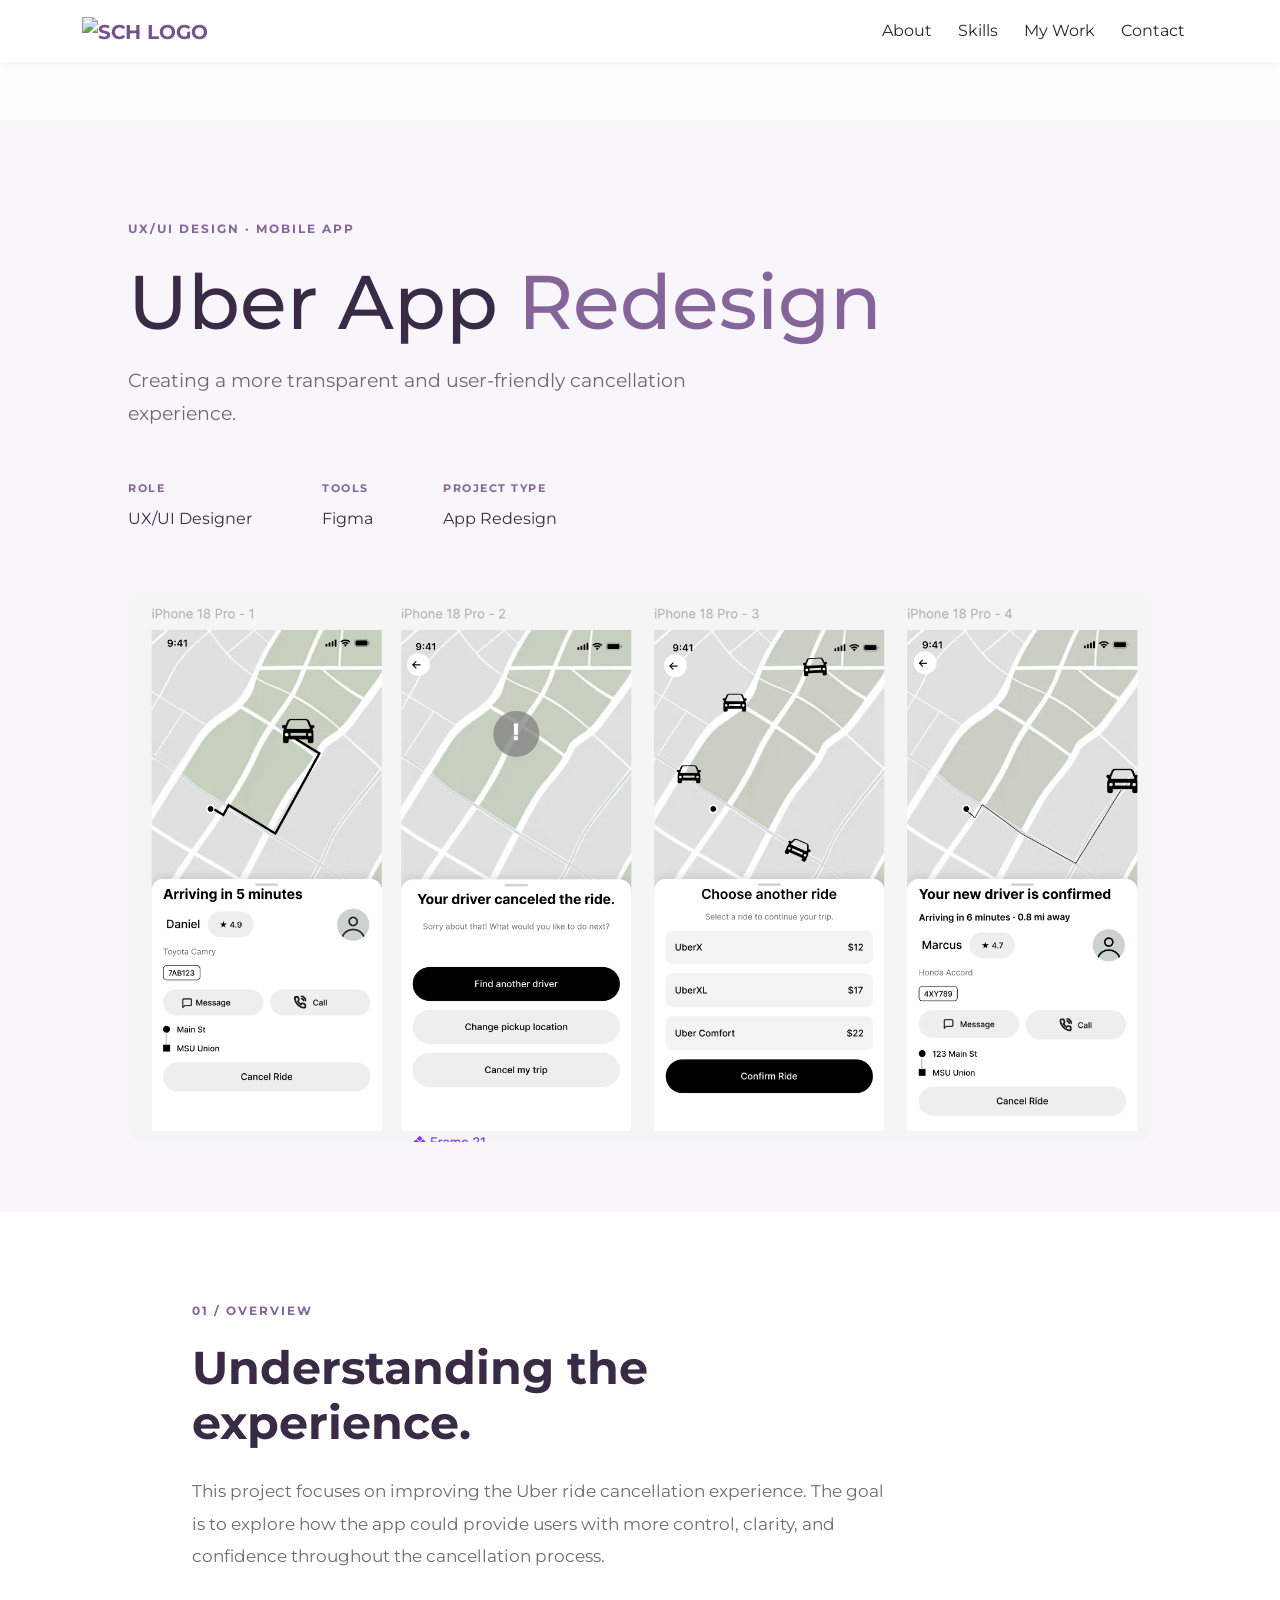
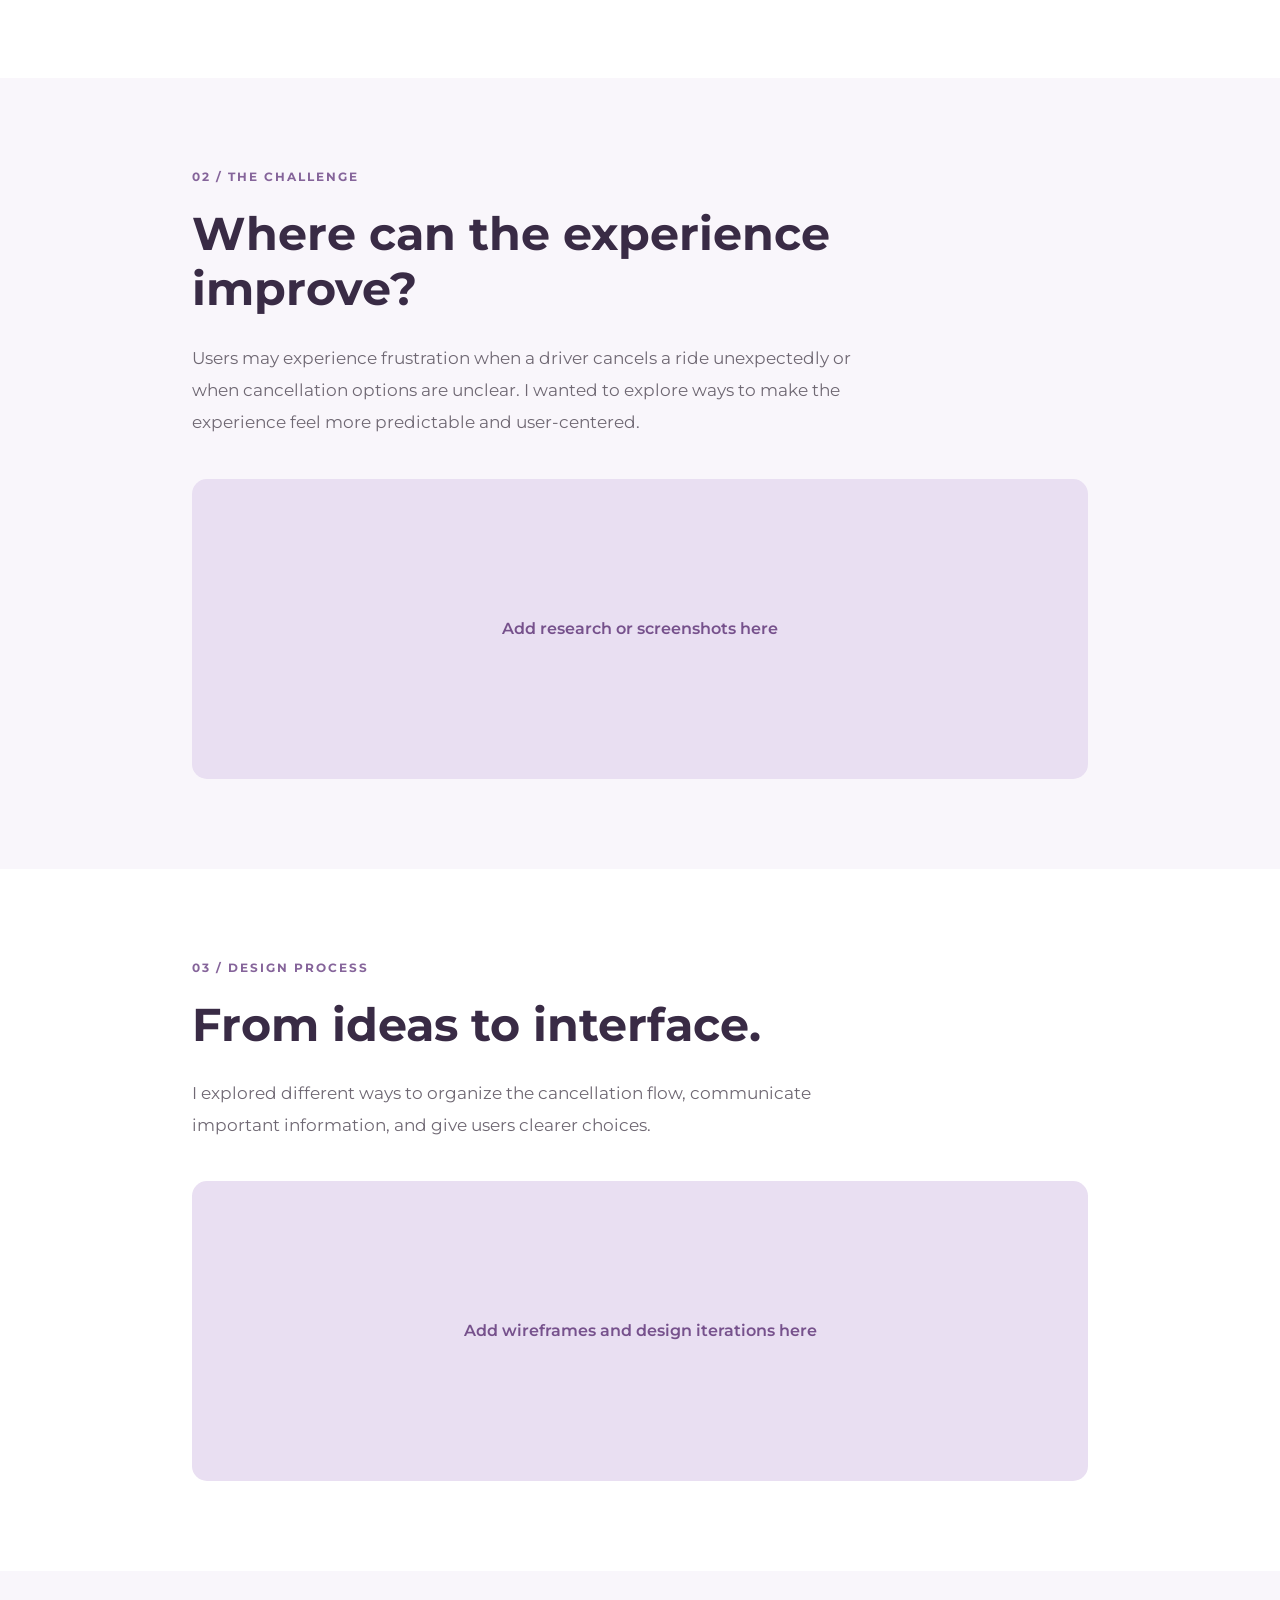
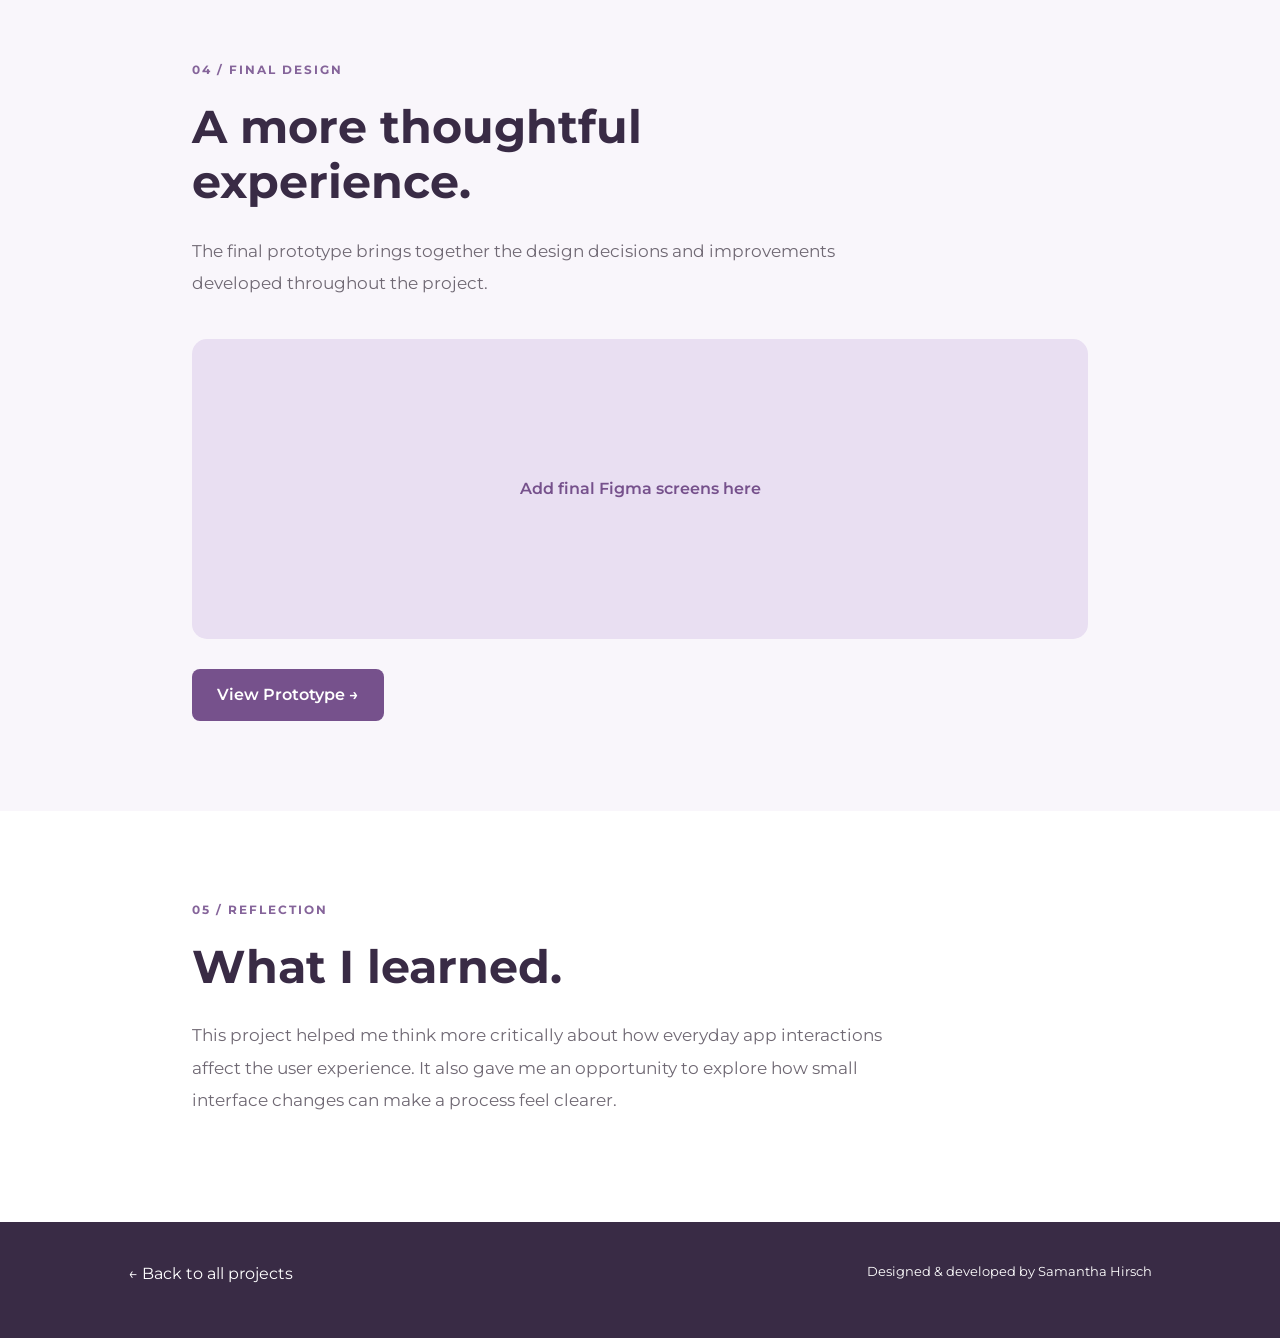
==== uber.html @ 7dc7e7a7 "progress!!" ====
<!DOCTYPE html>
<html lang="en">

<head>
  <title> Samantha Hirsch Portfolio</title>
  <meta charset="utf-8" />
  <meta name="viewport" content="width=device-width, initial-scale=1" />
  <link rel="icon" type="image/x-icon" href="imgs/logo.png">
  <!-- Google Fonts -->
  <link href="https://fonts.googleapis.com/css2?family=Montserrat:wght@400;600;700&display=swap" rel="stylesheet" />
  <link rel="stylesheet" href="https://use.typekit.net/flj6loo.css">
  <!-- Bootstrap CSS -->
  <link href="https://cdn.jsdelivr.net/npm/bootstrap@5.3.2/dist/css/bootstrap.min.css" rel="stylesheet" />
  <link href="https://cdnjs.cloudflare.com/ajax/libs/font-awesome/6.0.0-beta3/css/all.min.css" rel="stylesheet" />
  <link rel="stylesheet" href="css/style.css" />
  <link rel="stylesheet" href="css/gallery.css" />
  <link rel="stylesheet" href="css/skills.css">
  <link rel="stylesheet" href="css/footer.css">
    <link rel="stylesheet" href="css/case.css">



</head>

<body>
  <!-- Navbar -->
  <nav class="navbar navbar-expand-lg fixed-top">
    <div class="container">
      <a class="navbar-brand fw-bold text-uppercase" href="#">
        <img class="img-fluid" src="imgs/logo.png" width="50px" height="50px" alt="SCH Logo">
      </a>
      <button class="navbar-toggler custom-toggler" type="button" data-bs-toggle="collapse" data-bs-target="#navbarNav">
        <span class="line"></span><span class="line"></span><span class="line"></span>
      </button>
      <div class="collapse navbar-collapse" id="navbarNav">
        <ul class="navbar-nav ms-auto">
          <li class="nav-item">
            <a class="nav-link" href="#about">About</a>
          </li>
          <li class="nav-item">
            <a class="nav-link" href="#skills">Skills</a>
          </li>
          <li class="nav-item">
            <a class="nav-link" href="#projects"> My Work</a>
          </li>
          <li class="nav-item">
            <a class="nav-link" href="#contact">Contact</a>
          </li>
        </ul>
      </div>
    </div>
  </nav>
 <!-- PROJECT INTRO -->
    <header class="case-hero">

        <p class="case-label">UX/UI DESIGN · MOBILE APP</p>

        <h1>Uber App <span>Redesign</span></h1>

        <p class="case-subtitle">
            Creating a more transparent and user-friendly
            cancellation experience.
        </p>

        <div class="case-details">
            <div>
                <span>ROLE</span>
                <p>UX/UI Designer</p>
            </div>

            <div>
                <span>TOOLS</span>
                <p>Figma</p>
            </div>

            <div>
                <span>PROJECT TYPE</span>
                <p>App Redesign</p>
            </div>
        </div>

        <div class="case-hero-image">
            <img src="/imgs/finalfigma.png"
                 alt="Uber app redesign preview">
        </div>

    </header>


    <!-- OVERVIEW -->
    <section class="case-section">
        <p class="case-label">01 / OVERVIEW</p>

        <h2>Understanding the experience.</h2>

        <p>
            This project focuses on improving the Uber ride cancellation
            experience. The goal is to explore how the app could provide
            users with more control, clarity, and confidence throughout
            the cancellation process.
        </p>
    </section>


    <!-- THE PROBLEM -->
    <section class="case-section case-highlight">
        <p class="case-label">02 / THE CHALLENGE</p>

        <h2>Where can the experience improve?</h2>

        <p>
            Users may experience frustration when a driver cancels a ride
            unexpectedly or when cancellation options are unclear.
            I wanted to explore ways to make the experience feel more
            predictable and user-centered.
        </p>

        <div class="case-image-placeholder">
            Add research or screenshots here
        </div>
    </section>


    <!-- DESIGN PROCESS -->
    <section class="case-section">
        <p class="case-label">03 / DESIGN PROCESS</p>

        <h2>From ideas to interface.</h2>

        <p>
            I explored different ways to organize the cancellation flow,
            communicate important information, and give users clearer
            choices.
        </p>

        <div class="case-image-placeholder">
            Add wireframes and design iterations here
        </div>
    </section>


    <!-- FINAL DESIGN -->
    <section class="case-section case-highlight">
        <p class="case-label">04 / FINAL DESIGN</p>

        <h2>A more thoughtful experience.</h2>

        <p>
            The final prototype brings together the design decisions
            and improvements developed throughout the project.
        </p>

        <div class="case-image-placeholder">
            Add final Figma screens here
        </div>

        <a href="#" class="case-button">View Prototype →</a>
    </section>


    <!-- REFLECTION -->
    <section class="case-section">
        <p class="case-label">05 / REFLECTION</p>

        <h2>What I learned.</h2>

        <p>
            This project helped me think more critically about how
            everyday app interactions affect the user experience.
            It also gave me an opportunity to explore how small
            interface changes can make a process feel clearer.
        </p>
    </section>


    <!-- FOOTER -->
    <footer class="case-footer">
        <a href="../index.html#projects">← Back to all projects</a>
        <p>Designed & developed by Samantha Hirsch</p>
    </footer>

</body>
</html>
---- css/style.css ----
:root {
    --lavender: #e9dff2;
    --light-lavender: #f6f1f9;
    --purple: #76518c;
    --dark-purple: #392b45;
    --cream: #fdfbf8;
    --text: #39343d;
    --muted: #77717b;
    --white: #ffffff;
}


body {
  margin: 0;
  padding-top: 120px;

  scroll-behavior: smooth;
  font-family: 'Montserrat';
  background-color: #fdfdfd;
  color: #333;
}

* {
  margin: 0;
  padding: 0;
  box-sizing: border-box;
}

/* Global heading styles */
h2 {
  color: #8755e4;
  font-weight: 700;
}

h5 {
  font-family: "dupincel-variable";
  color: #7f00b6;
}

/* Lead paragraph styling */
p.lead {
  font-size: 1.1rem;
  color: #4b5563;
}


/* Link styling for lists */
ul.list-unstyled a {
  text-decoration: none;
  color: #7f00b6 !important;
}


/* NAVBAR */

/* Main navbar styling */
.navbar {
  background-color: #ffffff;
  box-shadow: 0 2px 10px rgba(0, 0, 0, 0.05);
  padding: 10px 0;
  position: fixed;
  top: 0;
  z-index: 1000;
}

/* Navigation links */
.navbar .nav-link {
  color: #1f2937;
  margin: 0 5px;
  padding: 8px 15px;
  border-radius: 6px;
  position: relative;
  transition: all 0.3s ease;
  overflow: hidden;
}

/* Nav link hover and active states */
.navbar .nav-link:hover,
.navbar .nav-link.active {
  background-color: #76518c;
  color: #ffffff;
  transform: translateY(-3px);
  box-shadow: 0 4px 8px rgba(135, 85, 228, 0.3);
}

/* Active nav link styling */
.navbar .nav-link.active {
  font-weight: bold;
  border-bottom: 2px solid #76518c;
}

/* Navbar brand */
.navbar-brand {
  margin: 0;
  font-weight: 700;
  color: #76518c !important;
  transition: transform 0.3s ease;
}

.navbar-brand:hover {
  transform: scale(1.05);
}

/* Mobile menu toggle button */
.custom-toggler {
  width: 50px;
  height: 50px;
  border: 2px solid #76518c;
  border-radius: 8px;
  background: transparent;
  display: flex;
  align-items: center;
  justify-content: center;
  position: relative;
}

/* Toggle button lines */
.custom-toggler .line {
  width: 30px;
  height: 4px;
  background-color: #76518c;
  position: absolute;
  left: 50%;
  transform: translateX(-50%);
  border-radius: 2px;
  transition: transform 0.3s, opacity 0.3s;
}

/* Individual line positioning */
.custom-toggler .line:nth-child(1) {
  top: 14px;
}

.custom-toggler .line:nth-child(2) {
  top: 50%;
  transform: translateX(-50%) translateY(-50%);
}

.custom-toggler .line:nth-child(3) {
  bottom: 14px;
}

/* Toggle button animation when expanded */
.custom-toggler[aria-expanded="true"] .line:nth-child(1) {
  top: 50%;
  transform: translateX(-50%) translateY(-50%) rotate(45deg);
}

.custom-toggler[aria-expanded="true"] .line:nth-child(2) {
  opacity: 0;
}

.custom-toggler[aria-expanded="true"] .line:nth-child(3) {
  top: 50%;
  transform: translateX(-50%) translateY(-50%) rotate(-45deg);
}

/* ===========================
   4. WELCOME SECTION
=========================== */

/* Welcome section layout */
.welcome-section {
 padding: 120px 0 80px 0;}


/* Profile image container */
.welcome-section .image-container {
  padding: 10px;
  border-radius: 50%;
  display: inline-block;
}

/* Profile image styling */
.welcome-section .profile-img {
  width: 50px;
  height: 50px;
  object-fit: cover;
  border-radius: 50%;
  box-shadow: 0 8px 20px rgba(0, 0, 0, 0.15);
  object-position: 80% 20%;
  border: 4px solid white;
  transition: all 0.3s ease;
}

/* Profile image hover effect */
.welcome-section .profile-img:hover {
  transform: scale(1.05);
  box-shadow: 0 12px 24px rgba(0, 0, 0, 0.2);
}

/* Introduction text styling */
.welcome-section .intro-text {
  padding-left: 15px;
  border-left: 3px solid rgba(0, 86, 179, 0.3);
}

/* Call-to-action buttons */
.welcome-section .cta-buttons {
  margin-top: 20px;
}

/* Welcome section responsive design */
@media (max-width: 768px) {
  .welcome-section h2:after {
    left: 50%;
    transform: translateX(-50%);
  }
  
  .welcome-section .intro-text {
    padding-left: 0;
    border-left: none;
    text-align: center;
  } 
}



.resume-btn {
  display: inline-block;
  margin-top: 20px;
  padding: 12px 28px;
  background-color: #8755e4;
  color: white;
  text-decoration: none;
  border-radius: 25px;
  font-weight: 600;
  transition: all 0.3s ease;
}

.resume-btn:hover {
  background-color: #7f00b6;
  color: white;
  transform: translateY(-2px);
  box-shadow: 0 4px 10px rgba(0, 0, 0, 0.15);
}


/* HERO SECTION */

.hero {
    min-height: 85vh;
    display: flex;
    align-items: center;
    padding: 100px 10%;
    background-color: #F9F6FB;
}

.hero-content {
    max-width: 750px;
}

.hero-intro,
.section-label {
    color: #85649A;
    font-size: 14px;
    font-weight: 700;
    letter-spacing: 3px;
    margin-bottom: 15px;
}

.hero h1 {
    font-family: 'Montserrat', sans-serif;
    font-size: clamp(42px, 7vw, 76px);
    font-weight: 700;
    color: #392B45;
    margin-bottom: 10px;
}

.hero h1 span {
    color: #85649A;
}

.hero h2 {
    font-family: 'Montserrat', sans-serif;
    font-size: clamp(22px, 3vw, 32px);
    color: #85649A;
    margin-bottom: 20px;
}

.hero-description {
    font-size: 17px;
    line-height: 1.8;
    color: #6F6873;
    max-width: 600px;
    margin-bottom: 30px;
}

.hero-buttons {
    display: flex;
    gap: 15px;
    flex-wrap: wrap;
}

.btn-primary,
.btn-secondary {
    display: inline-block;
    padding: 13px 24px;
    border-radius: 8px;
    text-decoration: none;
    font-weight: 600;
    transition: 0.3s ease;
}

.btn-primary {
    background-color: #76518C;
    color: white;
}

.btn-primary:hover {
    background-color: #392B45;
    color: white;
    transform: translateY(-3px);
}

.btn-secondary {
    border: 1px solid #85649A;
    color: #76518C;
}

.btn-secondary:hover {
    background-color: #E9DFF2;
    transform: translateY(-3px);
}


/* ABOUT SECTION */

.about {
    padding: 100px 10%;
    background-color: white;
}

.about-container {
    display: flex;
    align-items: center;
    gap: 70px;
    max-width: 1150px;
    margin: auto;
}

.about-image {
    flex: 1;
}

.about-image img {
    width: 100%;
    max-width: 380px;
    border-radius: 18px;
    object-fit: cover;
}

.about-content {
    flex: 1.3;
}

.about-content h2 {
    font-family: 'Montserrat', sans-serif;
    font-size: 38px;
    color: #392B45;
    margin-bottom: 25px;
}

.about-content p:not(.section-label) {
    color: #6F6873;
    font-size: 16px;
    line-height: 1.8;
    margin-bottom: 18px;
}

/* MOBILE RESPONSIVENESS */

@media (max-width: 768px) {
    .hero {
        min-height: 75vh;
        padding: 80px 7%;
    }

    .about {
        padding: 70px 7%;
    }

    .about-container {
        flex-direction: column;
        gap: 35px;
    }

    .about-image img {
        max-width: 100%;
    }
}
---- css/gallery.css ----
/* PROJECTS SECTION */

.projects {
    padding: 100px 10%;
    background-color: white;
}

.projects-container {
    max-width: 1150px;
    margin: auto;
}

.projects-heading {
    text-align: center;
    margin-bottom: 55px;
}

.projects-heading h2 {
    font-family: 'Montserrat', sans-serif;
    font-size: 38px;
    color: #392B45;
    margin-bottom: 12px;
}

.projects-heading > p:last-child {
    color: #6F6873;
}

.project-grid {
    display: grid;
    grid-template-columns: repeat(2, 1fr);
    gap: 35px;
}

.project-card {
    text-decoration: none;
    color: inherit;
    background-color: #F9F6FB;
    border-radius: 16px;
    overflow: hidden;
    transition: 0.3s ease;
}

.project-card:hover {
    transform: translateY(-6px);
    box-shadow: 0 12px 30px rgba(57, 43, 69, 0.10);
}

.project-image {
    width: 100%;
    height: 260px;
    overflow: hidden;
    background-color: #E9DFF2;
}

.project-image img {
    width: 100%;
    height: 100%;
    object-fit: cover;
    transition: transform 0.4s ease;
}

.project-card:hover .project-image img {
    transform: scale(1.04);
}

.project-info {
    padding: 25px;
}

.project-category {
    color: #85649A;
    font-size: 12px;
    font-weight: 700;
    letter-spacing: 1.2px;
    margin-bottom: 12px;
}

.project-info h3 {
    font-family: 'Montserrat', sans-serif;
    font-size: 21px;
    color: #392B45;
    margin-bottom: 12px;
}

.project-info p:not(.project-category) {
    color: #6F6873;
    font-size: 14px;
    line-height: 1.7;
    margin-bottom: 18px;
}

.project-info span {
    color: #76518C;
    font-size: 14px;
    font-weight: 700;
}

.projects-footer {
    text-align: center;
    margin-top: 45px;
    color: #85649A;
}

@media (max-width: 768px) {
    .project-grid {
        grid-template-columns: 1fr;
    }

    .projects {
        padding: 70px 7%;
    }
}
---- css/skills.css ----
/* SKILLS SECTION */

.skills {
    padding: 100px 10%;
    background-color: #F9F6FB;
}

.skills-container {
    max-width: 1150px;
    margin: auto;
}

.skills-heading {
    text-align: center;
    margin-bottom: 55px;
}

.skills-heading h2 {
    font-family: 'Montserrat', sans-serif;
    font-size: 38px;
    color: #392B45;
    margin-bottom: 12px;
}

.skills-heading > p:last-child {
    color: #6F6873;
    font-size: 16px;
}

.skills-groups {
    display: grid;
    grid-template-columns: repeat(2, 1fr);
    gap: 30px;
}

.skill-group {
    background-color: white;
    padding: 35px;
    border-radius: 18px;
    border: 1px solid #E9DFF2;
}

.skill-group h3 {
    font-family: 'Montserrat', sans-serif;
    font-size: 24px;
    color: #392B45;
    margin-bottom: 8px;
}

.skill-subtitle {
    color: #85649A;
    font-size: 14px;
    margin-bottom: 25px;
}

.skill-list {
    display: grid;
    grid-template-columns: repeat(2, 1fr);
    gap: 12px;
}

.skill-card {
    display: flex;
    align-items: center;
    gap: 12px;
    padding: 15px;
    background-color: #F9F6FB;
    border-radius: 10px;
    color: #392B45;
    font-size: 14px;
    font-weight: 600;
    transition: 0.3s ease;
}

.skill-card:hover {
    background-color: #E9DFF2;
    transform: translateY(-4px);
}

.skill-icon {
    color: #85649A;
    font-size: 19px;
    font-weight: 700;
}

@media (max-width: 768px) {
    .skills {
        padding: 70px 7%;
    }

    .skills-groups {
        grid-template-columns: 1fr;
    }
}
---- css/case.css ----
/* CASE STUDY PAGES */

.case-nav {
    display: flex;
    justify-content: space-between;
    align-items: center;
    padding: 25px 10%;
    background: #FFFFFF;
}

.case-nav a {
    text-decoration: none;
    color: #392B45;
    margin-left: 25px;
    font-size: 14px;
    font-weight: 600;
}

.case-nav .nav-logo {
    font-family: 'Montserrat', sans-serif;
    font-size: 24px;
    font-weight: 800;
    margin-left: 0;
}

.case-hero {
    padding: 100px 10% 70px;
    background: #F9F6FB;
}

.case-label {
    color: #85649A;
    font-size: 12px;
    font-weight: 700;
    letter-spacing: 2px;
    margin-bottom: 20px;
}

.case-hero h1 {
    font-family: 'Montserrat', sans-serif;
    font-size: clamp(42px, 7vw, 76px);
    line-height: 1.15;
    color: #392B45;
    max-width: 850px;
    margin-bottom: 20px;
}

.case-hero h1 span {
    color: #85649A;
}

.case-subtitle {
    color: #6F6873;
    font-size: 19px;
    max-width: 600px;
    line-height: 1.7;
}

.case-details {
    display: flex;
    flex-wrap: wrap;
    gap: 70px;
    margin: 45px 0;
}

.case-details span {
    font-size: 11px;
    letter-spacing: 1.5px;
    font-weight: 700;
    color: #85649A;
}

.case-details p {
    color: #392B45;
    margin-top: 8px;
}

.case-hero-image img {
    width: 100%;
    max-height: 550px;
    object-fit: cover;
    border-radius: 15px;
}

.case-section {
    padding: 90px 15%;
    background: white;
}

.case-section h2 {
    font-family: 'Montserrat', sans-serif;
    font-size: clamp(30px, 4vw, 46px);
    color: #392B45;
    max-width: 700px;
    margin-bottom: 25px;
}

.case-section > p:not(.case-label) {
    max-width: 700px;
    font-size: 17px;
    line-height: 1.9;
    color: #6F6873;
}

.case-highlight {
    background: #F9F6FB;
}

.case-image-placeholder {
    min-height: 300px;
    margin-top: 40px;
    border-radius: 15px;
    background: #E9DFF2;
    display: flex;
    justify-content: center;
    align-items: center;
    color: #76518C;
    font-weight: 600;
    text-align: center;
    padding: 20px;
}

.case-button {
    display: inline-block;
    margin-top: 30px;
    padding: 14px 25px;
    background: #76518C;
    color: white;
    text-decoration: none;
    border-radius: 8px;
    font-weight: 600;
}

.case-button:hover {
    background: #392B45;
}

.case-footer {
    padding: 40px 10%;
    background: #392B45;
    color: white;
    display: flex;
    justify-content: space-between;
    flex-wrap: wrap;
    gap: 15px;
}

.case-footer a {
    color: white;
    text-decoration: none;
}

.case-footer p {
    font-size: 13px;
}

@media (max-width: 768px) {
    .case-nav {
        padding: 20px 7%;
    }

    .case-nav a {
        margin-left: 12px;
    }

    .case-hero {
        padding: 70px 7% 50px;
    }

    .case-details {
        gap: 25px;
    }

    .case-section {
        padding: 65px 7%;
    }

    .case-footer {
        padding: 35px 7%;
    }
}
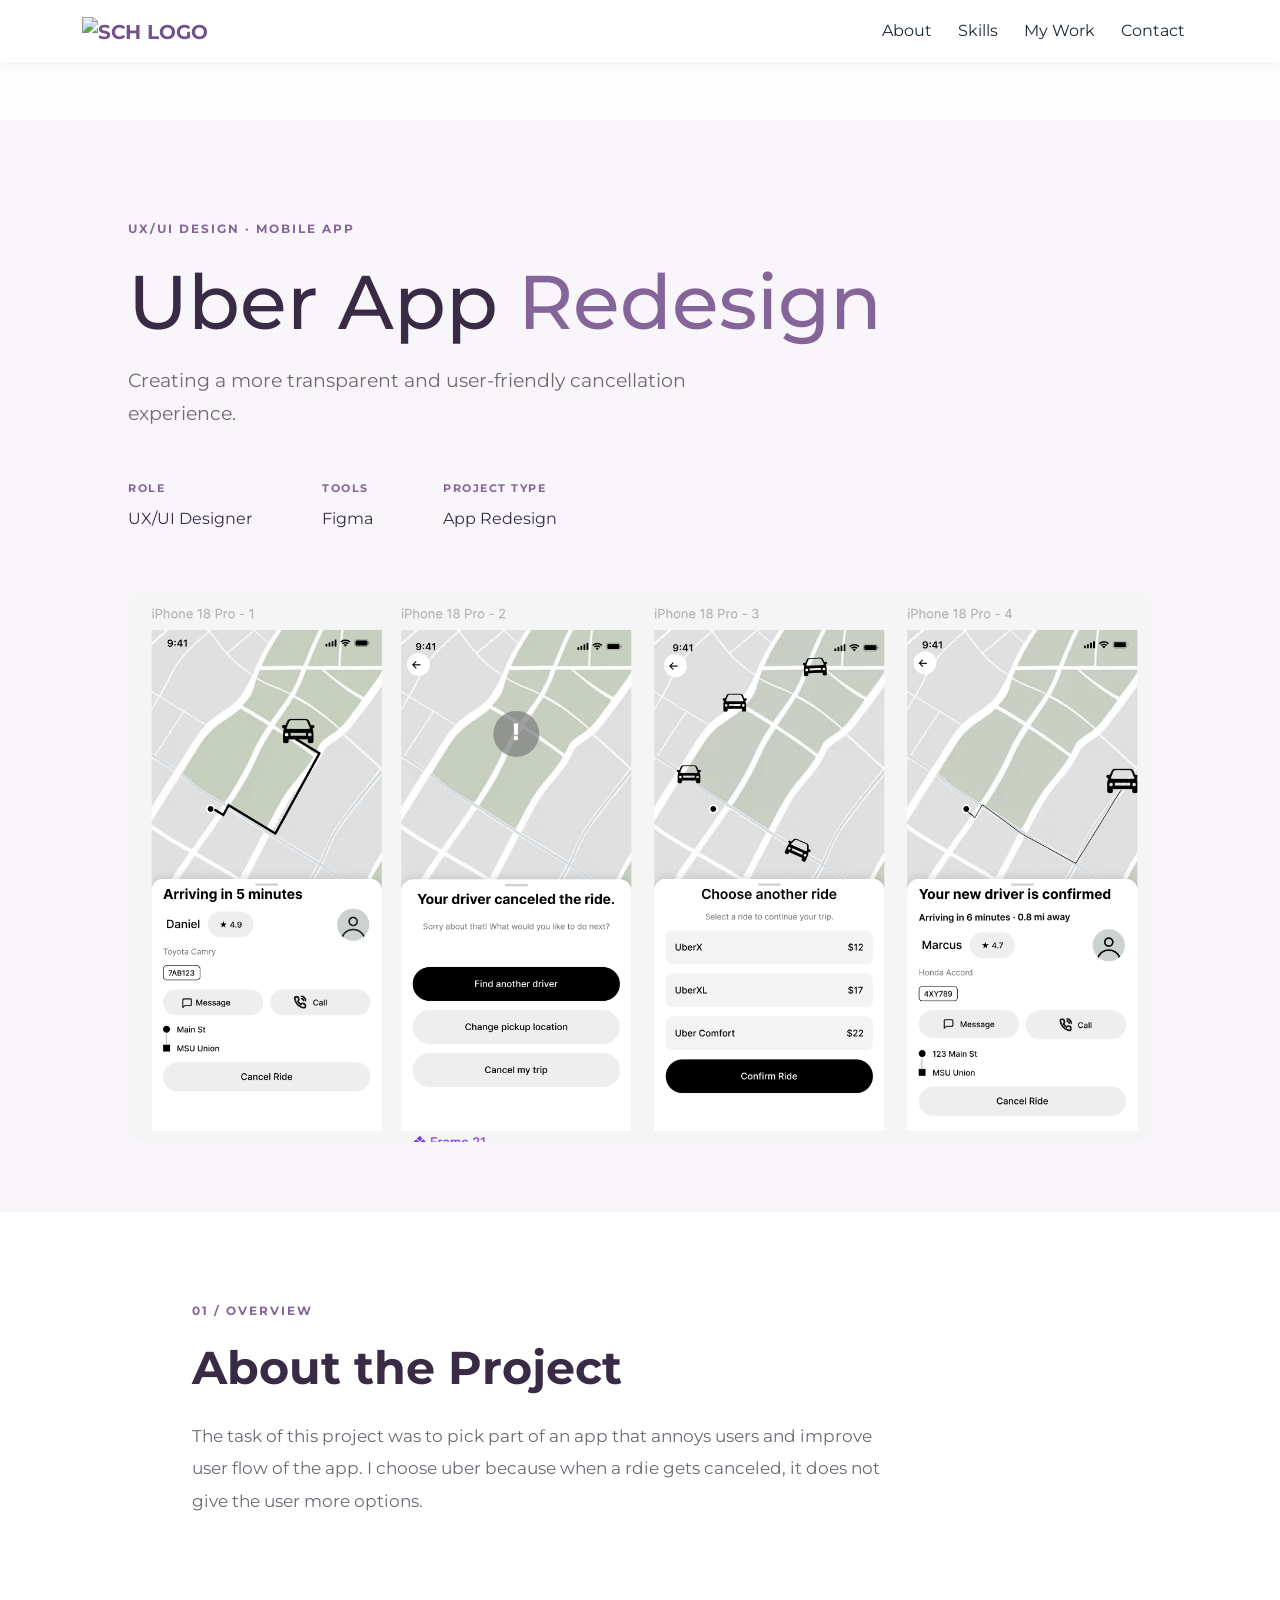
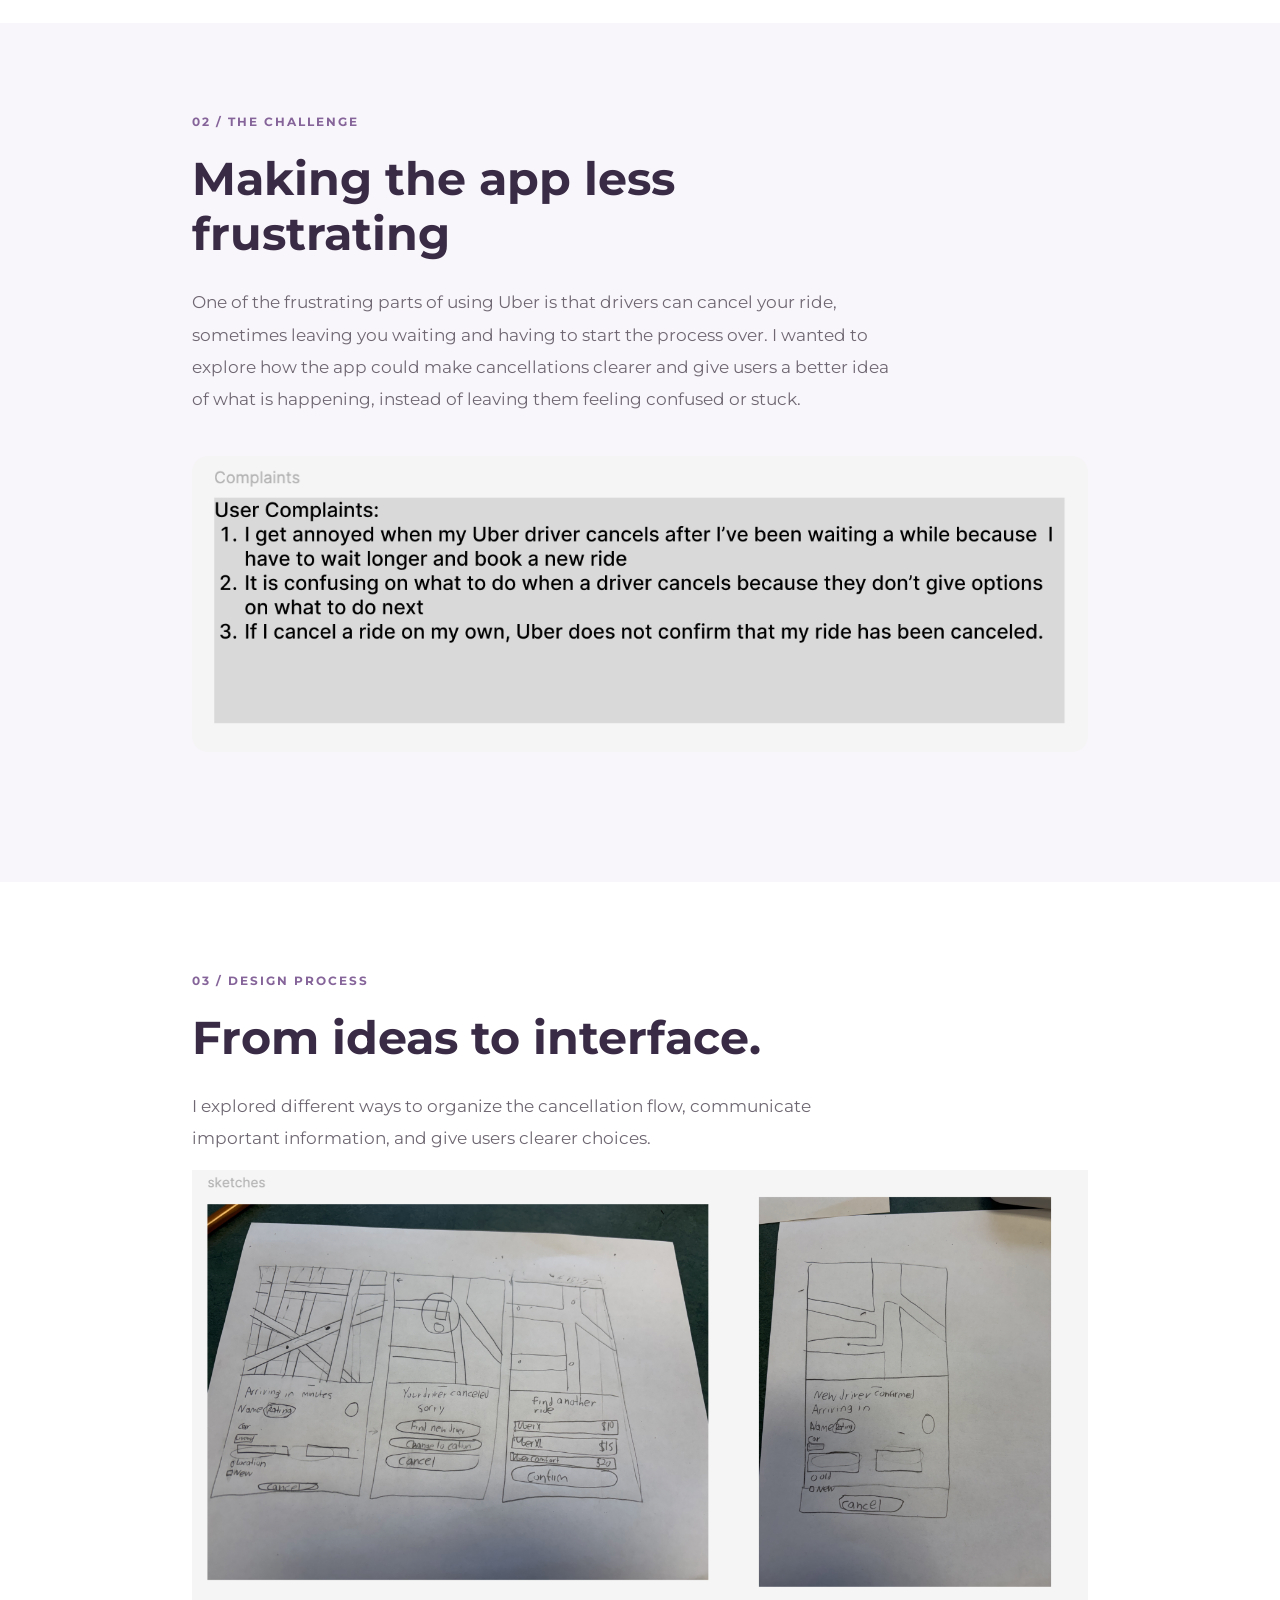
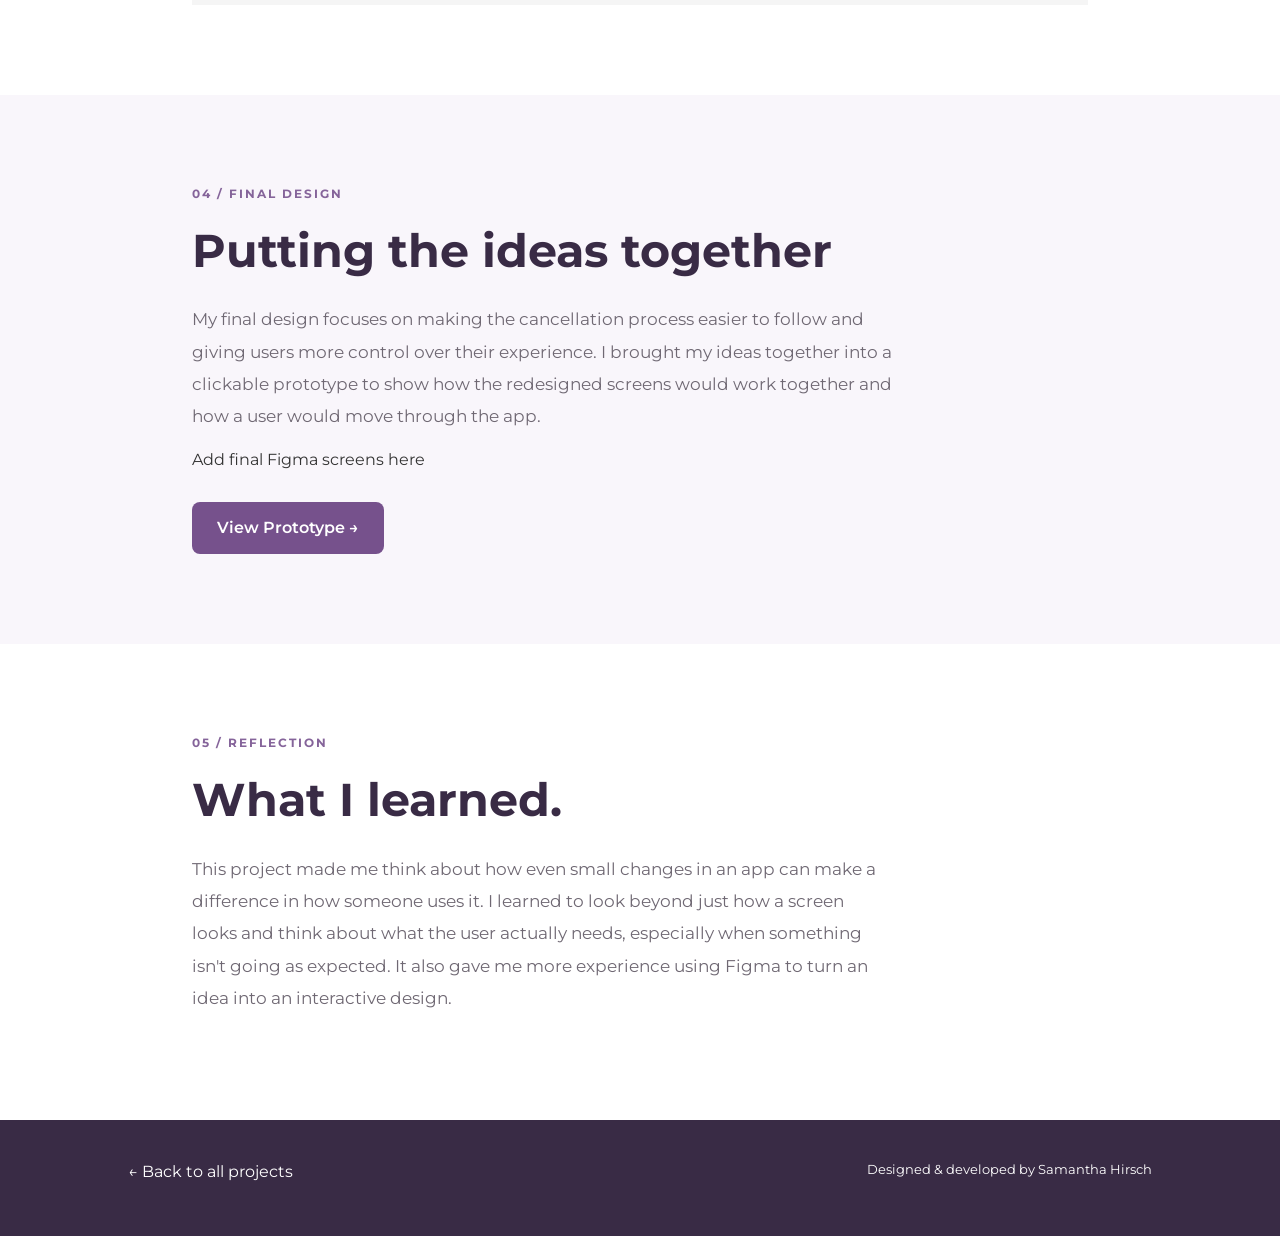
==== commit 2428b4d1: "cool!" ====
--- a/uber.html
+++ b/uber.html
@@ -80,7 +80,7 @@
         </div>
 
         <div class="case-hero-image">
-            <img src="/imgs/finalfigma.png"
+            <img src="imgs/finalfigma.png"
                  alt="Uber app redesign preview">
         </div>
 
@@ -91,13 +91,10 @@
     <section class="case-section">
         <p class="case-label">01 / OVERVIEW</p>
 
-        <h2>Understanding the experience.</h2>
+        <h2> About the Project </h2>
 
         <p>
-            This project focuses on improving the Uber ride cancellation
-            experience. The goal is to explore how the app could provide
-            users with more control, clarity, and confidence throughout
-            the cancellation process.
+            The task of this project was to pick part of an app that annoys users and improve user flow of the app. I choose uber because when a rdie gets canceled, it does not give the user more options.
         </p>
     </section>
 
@@ -106,17 +103,18 @@
     <section class="case-section case-highlight">
         <p class="case-label">02 / THE CHALLENGE</p>
 
-        <h2>Where can the experience improve?</h2>
+        <h2> Making the app less frustrating </h2>
 
         <p>
-            Users may experience frustration when a driver cancels a ride
-            unexpectedly or when cancellation options are unclear.
-            I wanted to explore ways to make the experience feel more
-            predictable and user-centered.
+           One of the frustrating parts of using Uber is that drivers can
+    cancel your ride, sometimes leaving you waiting and having to
+    start the process over. I wanted to explore how the app could
+    make cancellations clearer and give users a better idea of
+    what is happening, instead of leaving them feeling confused
+    or stuck.
         </p>
 
-        <div class="case-image-placeholder">
-            Add research or screenshots here
+        <div class="case-image"> <img src="imgs/complaints1.png" class="img-fluid">
         </div>
     </section>
 
@@ -132,10 +130,8 @@
             communicate important information, and give users clearer
             choices.
         </p>
-
-        <div class="case-image-placeholder">
-            Add wireframes and design iterations here
-        </div>
+    <img src="imgs/ubersketches.png" class="img-fluid" alt="Initial sketches for my Uber app redesign">
+</div>
     </section>
 
 
@@ -143,11 +139,14 @@
     <section class="case-section case-highlight">
         <p class="case-label">04 / FINAL DESIGN</p>
 
-        <h2>A more thoughtful experience.</h2>
+        <h2> Putting the ideas together</h2>
 
         <p>
-            The final prototype brings together the design decisions
-            and improvements developed throughout the project.
+             My final design focuses on making the cancellation process
+    easier to follow and giving users more control over their
+    experience. I brought my ideas together into a clickable
+    prototype to show how the redesigned screens would work
+    together and how a user would move through the app.
         </p>
 
         <div class="case-image-placeholder">
@@ -165,10 +164,12 @@
         <h2>What I learned.</h2>
 
         <p>
-            This project helped me think more critically about how
-            everyday app interactions affect the user experience.
-            It also gave me an opportunity to explore how small
-            interface changes can make a process feel clearer.
+            This project made me think about how even small changes in
+    an app can make a difference in how someone uses it. I learned
+    to look beyond just how a screen looks and think about what
+    the user actually needs, especially when something isn't
+    going as expected. It also gave me more experience using
+    Figma to turn an idea into an interactive design.
         </p>
     </section>
 
--- a/css/style.css
+++ b/css/style.css
@@ -10,6 +10,50 @@
 }
 
 
+.hero::before,
+.hero::after {
+    content: "";
+    position: absolute;
+    border-radius: 50%;
+    filter: blur(80px);
+    z-index: 0;
+}
+
+.hero::before {
+    width: 600px;
+    height: 600px;
+    background: #C9ADDC;
+    top: -150px;
+    right: -120px;
+    opacity: 1;
+}
+
+.hero::after {
+    width: 420px;
+    height: 420px;
+    background: #85649A;
+    bottom: -160px;
+    right: 18%;
+    opacity: 0.5;
+}
+
+.hero-content {
+    position: relative;
+    z-index: 1;
+}
+
+.glow-left {
+    position: absolute;
+    width: 450px;
+    height: 450px;
+    background: #C9ADDC;
+    border-radius: 50%;
+    filter: blur(60px);
+    top: -120px;
+    left: 0;
+    opacity: 0.8;
+    z-index: 0;
+}
 body {
   margin: 0;
   padding-top: 120px;
@@ -389,3 +433,5 @@
         max-width: 100%;
     }
 }
+
+
--- a/css/footer.css
+++ b/css/footer.css
@@ -0,0 +1,165 @@
+/* ===========================
+   6. FOOTER
+=========================== */
+.footer {
+  background: #392B45;
+  color: #ffffff;
+  padding: 35px 10% 20px;
+  text-align: center;
+  font-family: 'Montserrat', sans-serif;
+}
+
+.footer-nav-list {
+  list-style: none;
+  display: flex;
+  flex-wrap: wrap;
+  justify-content: center;
+  gap: 24px;
+  padding: 0;
+  margin: 0 0 18px;
+}
+
+.footer-nav-list a {
+  color: #D9CCE3;
+  text-decoration: none;
+  font-size: 14px;
+  transition: color 0.3s ease;
+}
+
+.footer-nav-list a:hover {
+  color: #ffffff;
+}
+
+.social-icons {
+  display: flex;
+  gap: 12px;
+  justify-content: center;
+  margin-bottom: 20px;
+}
+
+.social-icon {
+  display: inline-flex;
+  align-items: center;
+  justify-content: center;
+  width: 36px;
+  height: 36px;
+  border-radius: 50%;
+  background: rgba(255, 255, 255, 0.12);
+  color: #ffffff;
+  font-size: 16px;
+  transition: all 0.3s ease;
+}
+
+.social-icon:hover {
+  background: rgba(255, 255, 255, 0.25);
+  transform: translateY(-3px);
+}
+
+.footer-bottom {
+  border-top: 1px solid rgba(255, 255, 255, 0.15);
+  padding-top: 15px;
+  margin: 0;
+  font-size: 13px;
+  color: #B9A8C7;
+}
+
+.footer-logo {
+  width: 80px;
+  height: 80px;
+  border-radius: 50%;
+  background: #F9F6FB;
+  padding: 3px;
+  object-fit: cover;
+  margin-bottom: 14px;
+}
+/* top button */
+     .back-to-top {
+            position: fixed;
+            bottom: 30px;
+            right: 30px;
+            width: 55px;
+            height: 55px;
+            background: linear-gradient(135deg, #85649A, #392B45);       
+             color: white;
+            border: none;
+            border-radius: 50%;
+            cursor: pointer;
+            display: flex;
+            align-items: center;
+            justify-content: center;
+            font-size: 20px;
+            box-shadow: 0 4px 20px rgba(135, 85, 228, 0.3);
+            transition: all 0.3s ease;
+            opacity: 0;
+            visibility: hidden;
+            transform: translateY(20px);
+            z-index: 1000;
+            border: 2px solid rgba(255, 255, 255, 0.1);
+        }
+
+        .back-to-top.show {
+            opacity: 1;
+            visibility: visible;
+            transform: translateY(0);
+        }
+
+        .back-to-top:hover {
+            background: linear-gradient(135deg, #6a3dc4, #6a0099);
+            transform: translateY(-5px);
+            box-shadow: 0 8px 30px rgba(135, 85, 228, 0.5);
+            border-color: rgba(255, 255, 255, 0.2);
+        }
+
+        .back-to-top:active {
+            transform: translateY(-2px);
+            box-shadow: 0 4px 15px rgba(135, 85, 228, 0.4);
+        }
+
+        .back-to-top i {
+            transition: transform 0.3s ease;
+        }
+
+        .back-to-top:hover i {
+            transform: translateY(-2px);
+        }
+
+        /* Pulse animation when first appears */
+        .back-to-top.show {
+            animation: pulseIn 0.6s ease-out;
+        }
+
+        @keyframes pulseIn {
+            0% {
+                transform: scale(0.5) translateY(20px);
+                opacity: 0;
+            }
+            50% {
+                transform: scale(1.1) translateY(-2px);
+                opacity: 0.8;
+            }
+            100% {
+                transform: scale(1) translateY(0);
+                opacity: 1;
+            }
+        }
+
+        /* Responsive adjustments */
+        @media (max-width: 768px) {
+            .back-to-top {
+                bottom: 20px;
+                right: 20px;
+                width: 50px;
+                height: 50px;
+                font-size: 18px;
+            }
+        }
+
+        @media (max-width: 480px) {
+            .back-to-top {
+                bottom: 15px;
+                right: 15px;
+                width: 45px;
+                height: 45px;
+                font-size: 16px;
+            }
+        }
--- a/css/case.css
+++ b/css/case.css
@@ -107,18 +107,12 @@
     background: #F9F6FB;
 }
 
-.case-image-placeholder {
-    min-height: 300px;
-    margin-top: 40px;
-    border-radius: 15px;
-    background: #E9DFF2;
-    display: flex;
-    justify-content: center;
-    align-items: center;
-    color: #76518C;
-    font-weight: 600;
-    text-align: center;
-    padding: 20px;
+.case-image {
+    width: 100%;
+    max-width: 900px;
+    margin: 40px auto;
+    overflow: hidden;
+    border-radius: 16px;
 }
 
 .case-button {
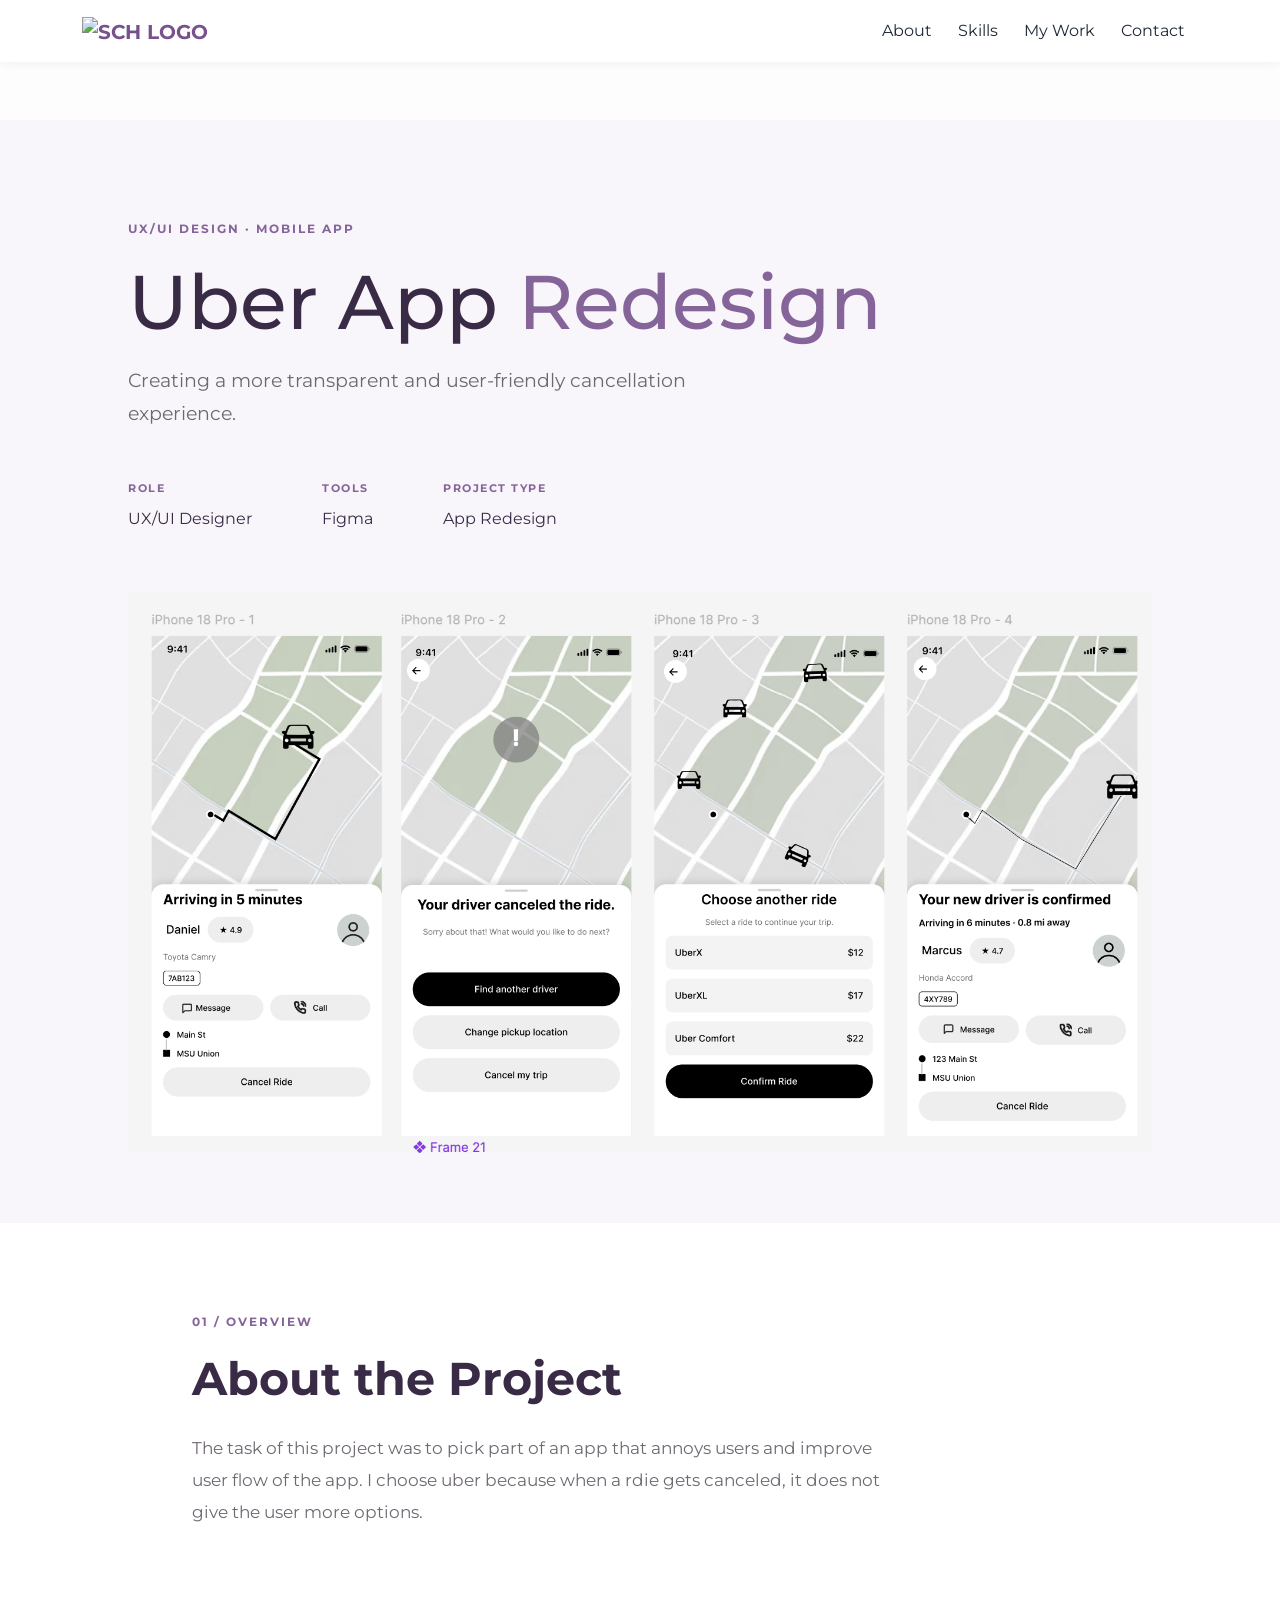
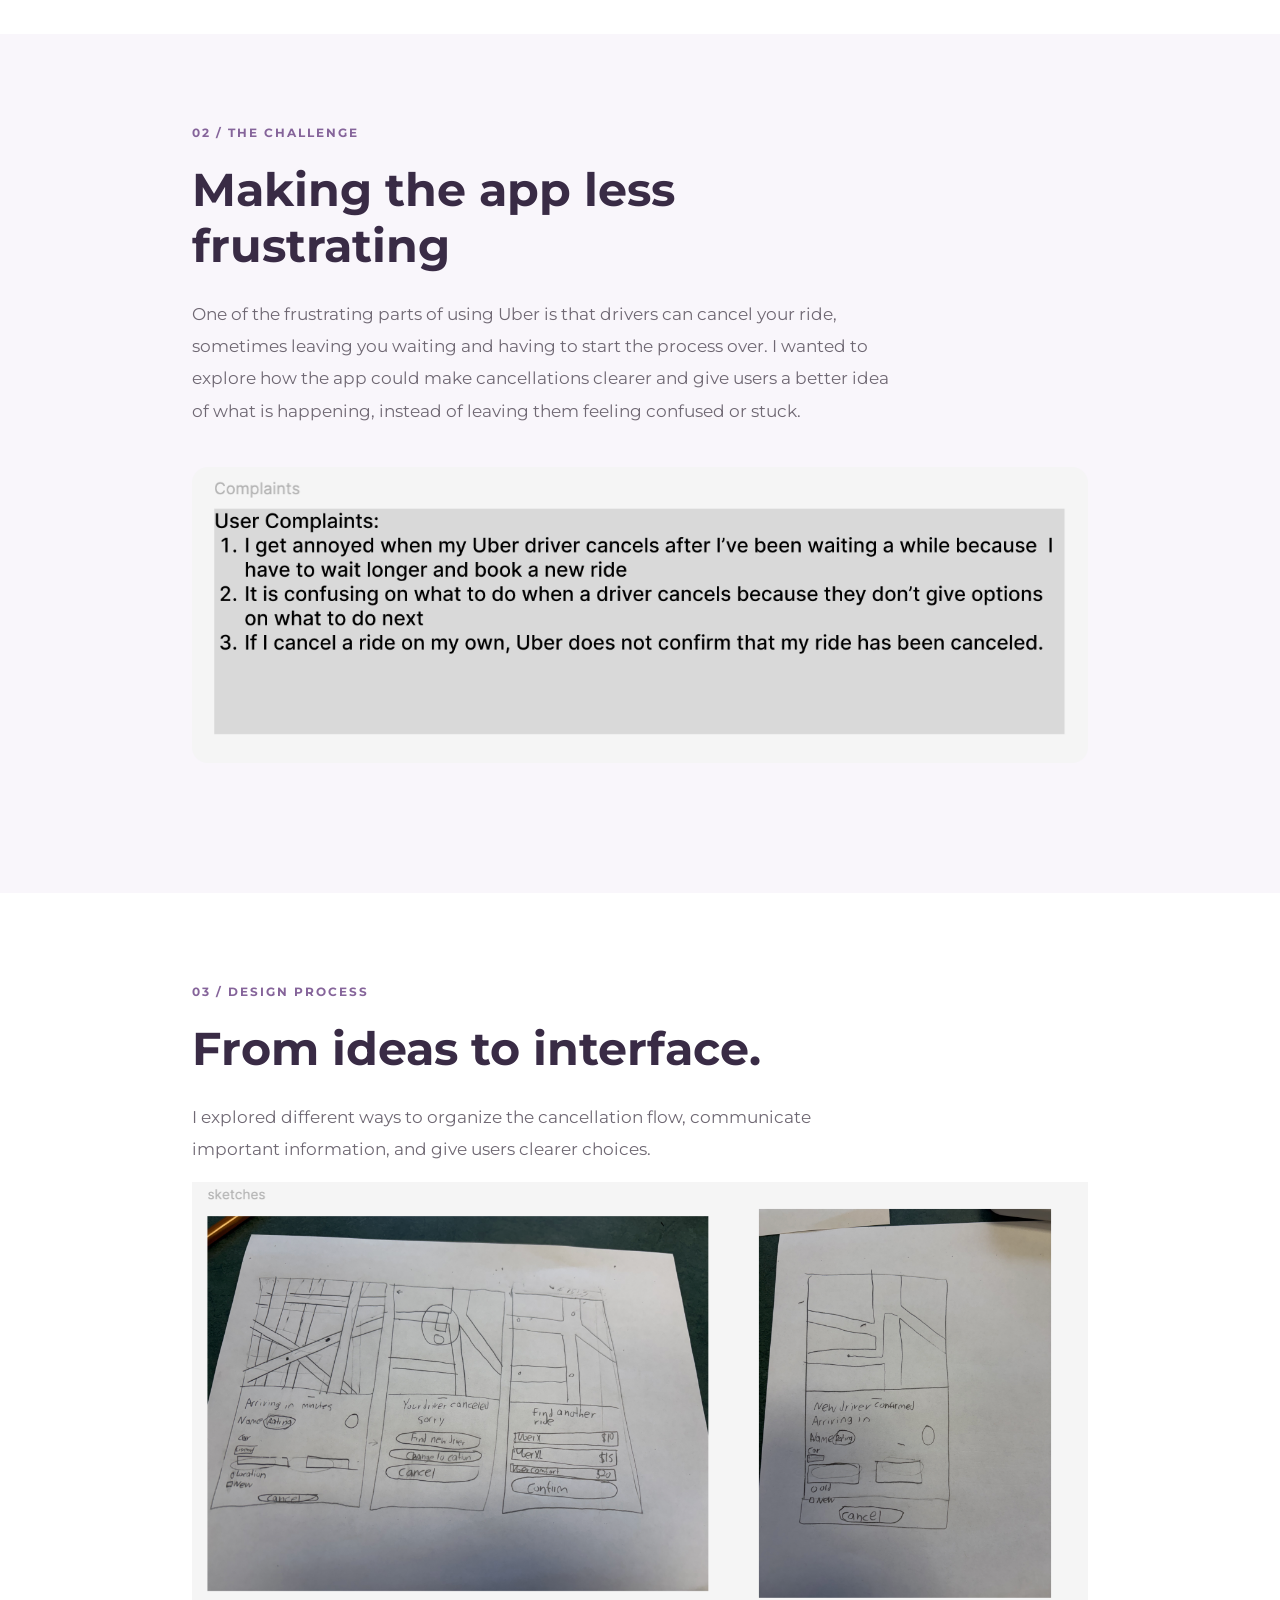
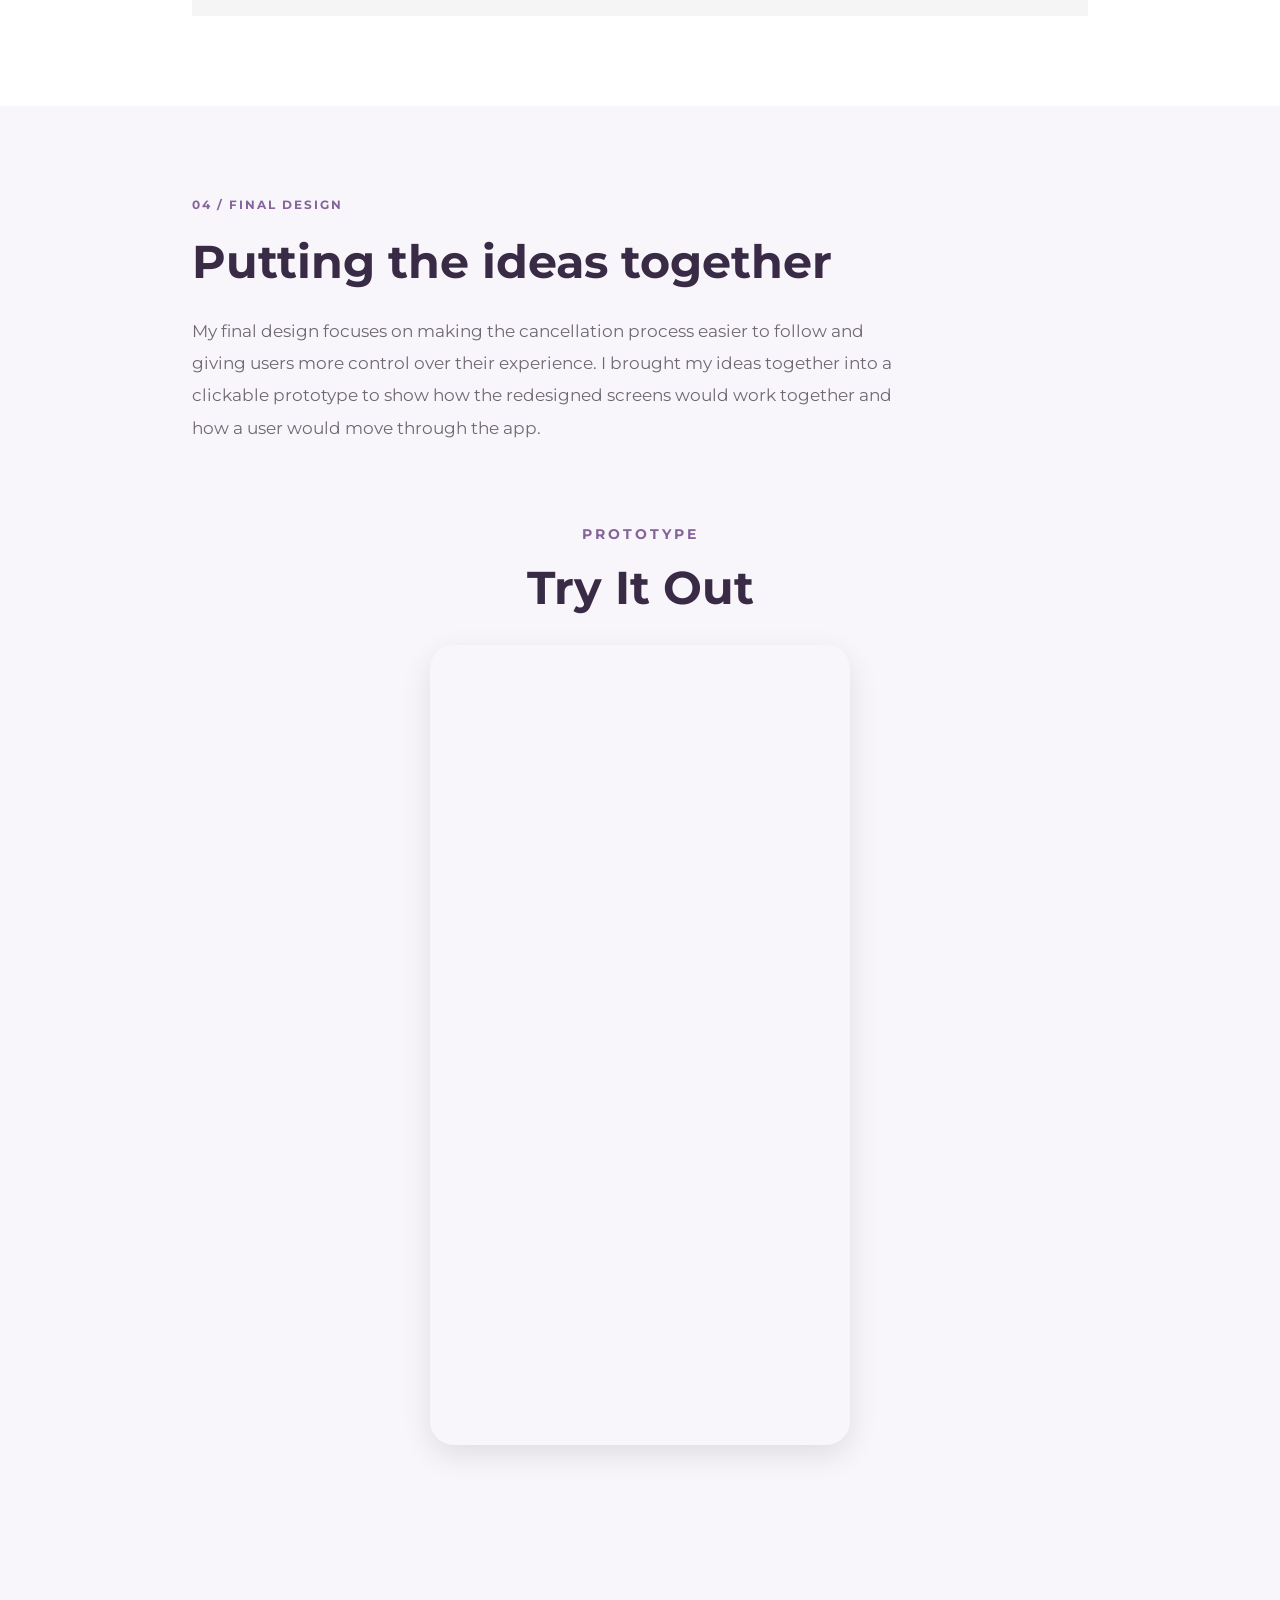
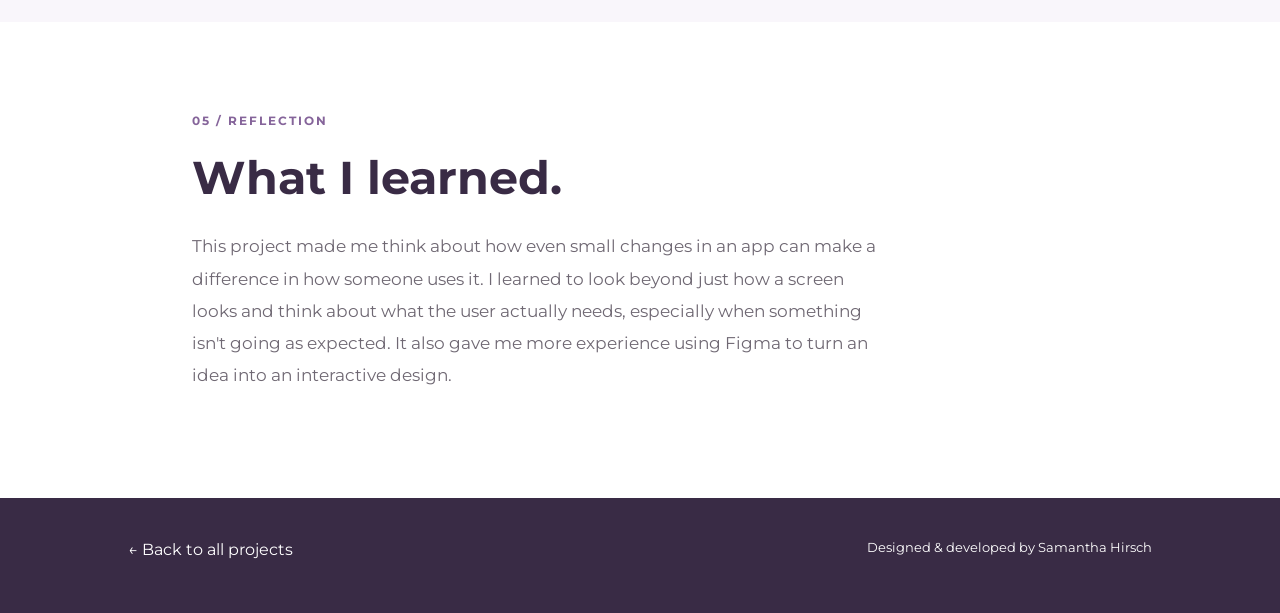
==== commit c519432e: "hehe" ====
--- a/uber.html
+++ b/uber.html
@@ -26,7 +26,7 @@
   <!-- Navbar -->
   <nav class="navbar navbar-expand-lg fixed-top">
     <div class="container">
-      <a class="navbar-brand fw-bold text-uppercase" href="#">
+      <a class="navbar-brand fw-bold text-uppercase" href="index.html">
         <img class="img-fluid" src="imgs/logo.png" width="50px" height="50px" alt="SCH Logo">
       </a>
       <button class="navbar-toggler custom-toggler" type="button" data-bs-toggle="collapse" data-bs-target="#navbarNav">
@@ -78,11 +78,8 @@
                 <p>App Redesign</p>
             </div>
         </div>
+        <img src="imgs/finalfigma.png" class="img-fluid">
 
-        <div class="case-hero-image">
-            <img src="imgs/finalfigma.png"
-                 alt="Uber app redesign preview">
-        </div>
 
     </header>
 
@@ -149,11 +146,20 @@
     together and how a user would move through the app.
         </p>
 
-        <div class="case-image-placeholder">
-            Add final Figma screens here
-        </div>
+        <!-- PROTOTYPE -->
+<section class="prototype">
+    <p class="section-label">PROTOTYPE</p>
+   <center><h2 class="text">Try It Out</h2> </center> 
 
-        <a href="#" class="case-button">View Prototype →</a>
+    <div class="prototype-embed">
+        <iframe
+            src="https://embed.figma.com/proto/iyg3PTOAD0s2wNn1KT93du/XA242?node-id=11-3&p=f&scaling=min-zoom&content-scaling=fixed&page-id=0%3A1&starting-point-node-id=1%3A4&embed-host=share" "
+            allowfullscreen>
+        </iframe>
+    </div>
+</section>
+          
+
     </section>
 
 
--- a/css/style.css
+++ b/css/style.css
@@ -433,5 +433,21 @@
         max-width: 100%;
     }
 }
-
-
+.prototype {
+    max-width: 1100px;
+    margin: 80px auto;
+    text-align: center;
+}
+
+.prototype-embed {
+    margin-top: 30px;
+}
+
+.prototype-embed iframe {
+    width: 100%;
+    max-width: 420px;   /* phone-sized; use 1000px for a desktop prototype */
+    height: 800px;
+    border: none;
+    border-radius: 24px;
+    box-shadow: 0 10px 30px rgba(0, 0, 0, 0.1);
+}
--- a/css/gallery.css
+++ b/css/gallery.css
@@ -112,3 +112,11 @@
         padding: 70px 7%;
     }
 }
+
+.projects-heading .section-label {
+    margin-bottom: 10px;
+}
+
+.projects-container.other-projects {
+    margin-top: 50px;
+}
--- a/css/footer.css
+++ b/css/footer.css
@@ -80,7 +80,7 @@
             width: 55px;
             height: 55px;
             background: linear-gradient(135deg, #85649A, #392B45);       
-             color: white;
+            color: white;
             border: none;
             border-radius: 50%;
             cursor: pointer;
